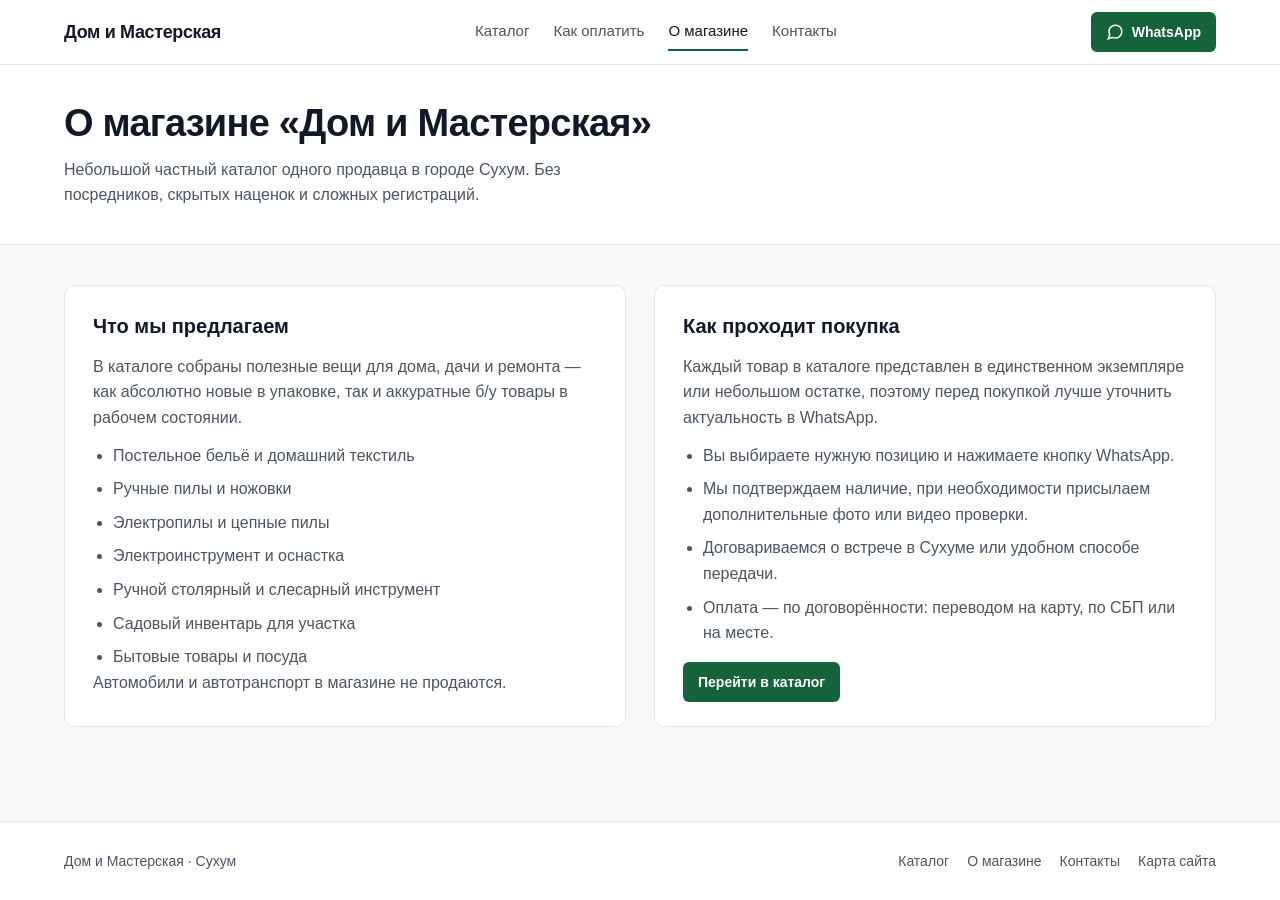
==== about.html @ a4111d89 "Первый запуск сайта" ====
<!doctype html>
<html lang="ru">
  <head>
    <meta charset="UTF-8" />
    <meta name="viewport" content="width=device-width, initial-scale=1.0" />
    <meta
      http-equiv="Content-Security-Policy"
      content="default-src 'self'; script-src 'self'; style-src 'self'; img-src 'self'; font-src 'self'; connect-src 'self'; object-src 'none'; base-uri 'self'; form-action 'none';"
    />
    <meta name="referrer" content="strict-origin-when-cross-origin" />
        <title>О магазине — Дом и Мастерская в Сухуме</title>
    <meta
      name="description"
      content="Информация о частном каталоге «Дом и Мастерская» в Сухуме: ассортимент инструмента, пил, текстиля и бытовых товаров, проверка перед покупкой и правила оплаты."
    />
    <meta property="og:type" content="website" />
    <meta property="og:locale" content="ru_RU" />
    <meta property="og:site_name" content="Дом и Мастерская" />
    <meta property="og:title" content="О магазине — Дом и Мастерская в Сухуме" />
    <meta
      property="og:description"
      content="Частный магазин одного владельца в Сухуме. Новые и аккуратные б/у товары для дома, сада и мастерской."
    />
    <meta name="twitter:card" content="summary" />
    <meta
      name="twitter:title"
      content="О магазине — Дом и Мастерская в Сухуме"
    />
    <meta
      name="twitter:description"
      content="Ассортимент, условия осмотра и оплаты в частном каталоге «Дом и Мастерская»."
    />
    <link rel="stylesheet" href="css/styles.css" />
  </head>
  <body data-base="">
    <header class="site-header">
      <div class="container header-inner">
        <a href="index.html" class="brand-link" data-store-name
          >Дом и Мастерская</a
        >

        <nav class="site-nav" aria-label="Основная навигация">
          <a href="index.html">Каталог</a>
          <a href="index.html#oplata">Как оплатить</a>
          <a href="about.html" aria-current="page">О магазине</a>
          <a href="contacts.html">Контакты</a>
        </nav>

        <div class="header-actions">
          <a
            id="header-wa-btn"
            href="contacts.html#setup"
            class="btn btn-primary btn-sm"
          >
            <svg
              viewBox="0 0 24 24"
              fill="none"
              stroke="currentColor"
              stroke-width="2"
              aria-hidden="true"
            >
              <path
                d="M21 11.5a8.38 8.38 0 0 1-.9 3.8 8.5 8.5 0 0 1-7.6 4.7 8.38 8.38 0 0 1-3.8-.9L3 21l1.9-5.7a8.38 8.38 0 0 1-.9-3.8 8.5 8.5 0 0 1 4.7-7.6 8.38 8.38 0 0 1 3.8-.9h.5a8.48 8.48 0 0 1 8 8v.5z"
              />
            </svg>
            <span class="header-wa-label">WhatsApp</span>
          </a>
          <button
            id="menu-toggle"
            type="button"
            class="menu-toggle"
            aria-expanded="false"
            aria-controls="mobile-drawer"
            aria-label="Открыть меню"
          >
            <svg
              viewBox="0 0 24 24"
              fill="none"
              stroke="currentColor"
              stroke-width="2"
              aria-hidden="true"
            >
              <line x1="3" y1="6" x2="21" y2="6" />
              <line x1="3" y1="12" x2="21" y2="12" />
              <line x1="3" y1="18" x2="21" y2="18" />
            </svg>
          </button>
        </div>
      </div>

      <div id="mobile-drawer" class="mobile-drawer" hidden>
        <div class="container mobile-drawer-links">
          <a href="index.html">Каталог</a>
          <a href="index.html#oplata">Как оплатить</a>
          <a href="about.html">О магазине</a>
          <a href="contacts.html">Контакты</a>
        </div>
      </div>
    </header>

    <main>
      <section class="page-hero">
        <div class="container">
          <h1>О магазине «<span data-store-name>Дом и Мастерская</span>»</h1>
          <p>
            Небольшой частный каталог одного продавца в городе
            <span data-city>Сухум</span>. Без посредников, скрытых наценок и
            сложных регистраций.
          </p>
        </div>
      </section>

      <section class="prose-section">
        <div class="container prose-grid">
          <article class="content-block">
            <h2>Что мы предлагаем</h2>
            <p>
              В каталоге собраны полезные вещи для дома, дачи и ремонта — как
              абсолютно новые в упаковке, так и аккуратные б/у товары в рабочем
              состоянии.
            </p>
            <ul class="clean-list">
              <li>Постельное бельё и домашний текстиль</li>
              <li>Ручные пилы и ножовки</li>
              <li>Электропилы и цепные пилы</li>
              <li>Электроинструмент и оснастка</li>
              <li>Ручной столярный и слесарный инструмент</li>
              <li>Садовый инвентарь для участка</li>
              <li>Бытовые товары и посуда</li>
            </ul>
            <p>Автомобили и автотранспорт в магазине не продаются.</p>
          </article>

          <article class="content-block">
            <h2>Как проходит покупка</h2>
            <p>
              Каждый товар в каталоге представлен в единственном экземпляре или
              небольшом остатке, поэтому перед покупкой лучше уточнить
              актуальность в WhatsApp.
            </p>
            <ul class="clean-list">
              <li>Вы выбираете нужную позицию и нажимаете кнопку WhatsApp.</li>
              <li>
                Мы подтверждаем наличие, при необходимости присылаем
                дополнительные фото или видео проверки.
              </li>
              <li>
                Договариваемся о встрече в <span data-city-in>Сухуме</span> или
                удобном способе передачи.
              </li>
              <li>
                Оплата — по договорённости: переводом на карту, по СБП или на
                месте.
              </li>
            </ul>
            <div class="mt-4">
              <a href="index.html" class="btn btn-primary btn-sm"
                >Перейти в каталог</a
              >
            </div>
          </article>
        </div>
      </section>
    </main>

    <footer class="site-footer">
      <div class="container footer-inner">
        <div>
          <span data-store-name>Дом и Мастерская</span>
          <span aria-hidden="true"> · </span>
          <span data-city>Сухум</span>
        </div>
        <div class="footer-links">
          <a href="index.html">Каталог</a>
          <a href="about.html">О магазине</a>
          <a href="contacts.html">Контакты</a>
          <a href="sitemap.xml">Карта сайта</a>
        </div>
      </div>
    </footer>

    <script src="config.js"></script>
    <script src="js/site.js"></script>
  </body>
</html>
---- css/styles.css ----
/*
 * Статический каталог «Дом и Мастерская»
 * Чистый CSS без сторонних библиотек и CDN (совместимо со строгой CSP).
 */

:root {
  --bg-canvas: #f7f8fa;
  --bg-surface: #ffffff;
  --bg-muted: #f1f3f5;
  --border-hairline: #e2e6eb;
  --border-strong: #cbd2d9;
  --ink-primary: #111827;
  --ink-secondary: #4b5563;
  --ink-muted: #6b7280;
  --accent: #15633b;
  --accent-hover: #0f4d2d;
  --accent-subtle: #eaf4ee;
  --sold-ink: #6b7280;
  --radius-sm: 6px;
  --radius-md: 10px;
  --radius-lg: 14px;
  --shadow-card: 0 1px 2px rgba(17, 24, 39, 0.04);
  --shadow-hover: 0 10px 24px rgba(17, 24, 39, 0.07);
  --container-max: 1200px;
  --font-sans: -apple-system, BlinkMacSystemFont, "Segoe UI", "Noto Sans", "Helvetica Neue", Arial, sans-serif;
  --transition: 180ms cubic-bezier(0.16, 1, 0.3, 1);
}

*,
*::before,
*::after {
  box-sizing: border-box;
}

html {
  font-size: 16px;
  scroll-behavior: smooth;
  -webkit-text-size-adjust: 100%;
}

@media (prefers-reduced-motion: reduce) {
  html {
    scroll-behavior: auto;
  }
  *,
  *::before,
  *::after {
    transition-duration: 0.01ms !important;
    animation-duration: 0.01ms !important;
  }
}

body {
  margin: 0;
  font-family: var(--font-sans);
  font-size: 1rem;
  line-height: 1.6;
  color: var(--ink-primary);
  background-color: var(--bg-canvas);
  min-height: 100vh;
  display: flex;
  flex-direction: column;
}

img {
  max-width: 100%;
  display: block;
}

a {
  color: inherit;
}

button,
input,
select {
  font: inherit;
  color: inherit;
}

:focus-visible {
  outline: 2px solid var(--accent);
  outline-offset: 2px;
}

.sr-only {
  position: absolute;
  width: 1px;
  height: 1px;
  padding: 0;
  margin: -1px;
  overflow: hidden;
  clip: rect(0, 0, 0, 0);
  white-space: nowrap;
  border: 0;
}

.container {
  width: 100%;
  max-width: var(--container-max);
  margin-inline: auto;
  padding-inline: 16px;
}

@media (min-width: 768px) {
  .container {
    padding-inline: 24px;
  }
}

/* =========================================================
   Header (3-зонный контракт: бренд — навигация — действие)
   ========================================================= */

.site-header {
  position: sticky;
  top: 0;
  z-index: 40;
  background-color: rgba(255, 255, 255, 0.96);
  backdrop-filter: blur(8px);
  border-bottom: 1px solid var(--border-hairline);
}

.header-inner {
  display: flex;
  align-items: center;
  justify-content: space-between;
  gap: 24px;
  min-height: 64px;
}

.brand-link {
  font-size: 1.125rem;
  font-weight: 700;
  letter-spacing: -0.02em;
  text-decoration: none;
  color: var(--ink-primary);
  white-space: nowrap;
  flex-shrink: 0;
}

.site-nav {
  display: none;
  align-items: center;
  gap: 24px;
}

.site-nav a {
  font-size: 0.9375rem;
  font-weight: 500;
  color: var(--ink-secondary);
  text-decoration: none;
  white-space: nowrap;
  flex-shrink: 0;
  padding-block: 6px;
  border-bottom: 2px solid transparent;
  transition: color var(--transition), border-color var(--transition);
}

.site-nav a:hover,
.site-nav a[aria-current="page"] {
  color: var(--ink-primary);
  border-bottom-color: var(--accent);
}

.header-actions {
  display: flex;
  align-items: center;
  gap: 10px;
  flex-shrink: 0;
}

.menu-toggle {
  display: inline-flex;
  align-items: center;
  justify-content: center;
  width: 44px;
  height: 44px;
  border: 1px solid var(--border-hairline);
  border-radius: var(--radius-sm);
  background: var(--bg-surface);
  cursor: pointer;
}

.menu-toggle svg {
  width: 20px;
  height: 20px;
}

@media (min-width: 860px) {
  .site-nav {
    display: flex;
  }
  .menu-toggle {
    display: none;
  }
}

.mobile-drawer {
  border-top: 1px solid var(--border-hairline);
  background: var(--bg-surface);
  padding: 12px 16px 16px;
}

.mobile-drawer[hidden] {
  display: none;
}

.mobile-drawer-links {
  display: flex;
  flex-direction: column;
  gap: 4px;
}

.mobile-drawer-links a {
  display: block;
  padding: 10px 8px;
  font-weight: 500;
  text-decoration: none;
  color: var(--ink-primary);
  border-radius: var(--radius-sm);
}

.mobile-drawer-links a:hover {
  background: var(--bg-muted);
}

/* Кнопки */
.btn {
  display: inline-flex;
  align-items: center;
  justify-content: center;
  gap: 8px;
  min-height: 44px;
  padding: 10px 18px;
  border-radius: var(--radius-sm);
  font-size: 0.9375rem;
  font-weight: 600;
  text-decoration: none;
  white-space: nowrap;
  flex-shrink: 0;
  cursor: pointer;
  border: 1px solid transparent;
  transition: background-color var(--transition), border-color var(--transition), transform var(--transition);
}

.btn-primary {
  background-color: var(--accent);
  color: #ffffff;
}

.btn-primary:hover {
  background-color: var(--accent-hover);
}

.btn-secondary {
  background-color: var(--bg-surface);
  color: var(--ink-primary);
  border-color: var(--border-strong);
}

.btn-secondary:hover {
  background-color: var(--bg-muted);
}

.btn-sm {
  min-height: 40px;
  padding: 8px 14px;
  font-size: 0.875rem;
}

.btn svg {
  width: 18px;
  height: 18px;
  flex-shrink: 0;
}

@media (max-width: 479px) {
  .header-wa-label {
    display: none;
  }
}

/* =========================================================
   Main layout
   ========================================================= */

main {
  flex: 1;
}

.hero-section {
  background-color: var(--bg-surface);
  border-bottom: 1px solid var(--border-hairline);
  padding-block: 36px 40px;
}

@media (min-width: 768px) {
  .hero-section {
    padding-block: 52px 56px;
  }
}

.hero-grid {
  display: grid;
  gap: 24px;
  align-items: end;
}

@media (min-width: 900px) {
  .hero-grid {
    grid-template-columns: 1.5fr 1fr;
    gap: 48px;
  }
}

.hero-kicker {
  margin: 0 0 10px;
  font-size: 0.875rem;
  font-weight: 500;
  color: var(--ink-secondary);
}

.hero-title {
  margin: 0 0 14px;
  font-size: clamp(1.85rem, 3.6vw, 2.75rem);
  font-weight: 700;
  line-height: 1.15;
  letter-spacing: -0.025em;
  text-wrap: balance;
  max-width: 20ch;
}

.hero-lead {
  margin: 0;
  font-size: 1.0625rem;
  color: var(--ink-secondary);
  max-width: 58ch;
}

.hero-aside {
  display: flex;
  flex-direction: column;
  align-items: flex-start;
  gap: 14px;
  padding-top: 16px;
  border-top: 1px solid var(--border-hairline);
}

@media (min-width: 900px) {
  .hero-aside {
    padding-top: 0;
    padding-left: 32px;
    border-top: 0;
    border-left: 1px solid var(--border-hairline);
  }
}

.hero-facts {
  margin: 0;
  padding: 0;
  list-style: none;
  display: grid;
  gap: 6px;
  font-size: 0.9375rem;
  color: var(--ink-secondary);
}

/* =========================================================
   Catalog Toolbar & Product Grid
   ========================================================= */

.catalog-section {
  padding-block: 32px 56px;
}

.toolbar {
  background: var(--bg-surface);
  border: 1px solid var(--border-hairline);
  border-radius: var(--radius-md);
  padding: 16px;
  margin-bottom: 24px;
  display: grid;
  gap: 12px;
}

@media (min-width: 768px) {
  .toolbar {
    padding: 20px;
    grid-template-columns: 1.5fr 1.2fr 1fr 1fr auto;
    align-items: end;
    gap: 14px;
  }
}

.field {
  display: flex;
  flex-direction: column;
  gap: 6px;
  min-width: 0;
}

.field-label {
  font-size: 0.8125rem;
  font-weight: 600;
  color: var(--ink-secondary);
}

.control {
  width: 100%;
  min-height: 44px;
  padding: 9px 12px;
  border: 1px solid var(--border-strong);
  border-radius: var(--radius-sm);
  background: var(--bg-surface);
  font-size: 0.9375rem;
  color: var(--ink-primary);
  transition: border-color var(--transition);
}

.control:hover {
  border-color: var(--ink-secondary);
}

.price-pair {
  display: grid;
  grid-template-columns: 1fr 1fr;
  gap: 8px;
}

.catalog-meta-row {
  display: flex;
  flex-wrap: wrap;
  align-items: center;
  justify-content: space-between;
  gap: 12px;
  margin-bottom: 18px;
  font-size: 0.9375rem;
  color: var(--ink-secondary);
}

.category-strip {
  display: flex;
  flex-wrap: wrap;
  gap: 8px;
  margin-bottom: 20px;
}

.cat-tab {
  min-height: 40px;
  padding: 8px 14px;
  border: 1px solid var(--border-hairline);
  border-radius: var(--radius-sm);
  background: var(--bg-surface);
  color: var(--ink-secondary);
  font-size: 0.875rem;
  font-weight: 500;
  cursor: pointer;
  white-space: nowrap;
  transition: background-color var(--transition), color var(--transition), border-color var(--transition);
}

.cat-tab:hover {
  color: var(--ink-primary);
  border-color: var(--border-strong);
}

.cat-tab[aria-pressed="true"] {
  background: var(--ink-primary);
  color: #ffffff;
  border-color: var(--ink-primary);
}

.product-grid {
  display: grid;
  grid-template-columns: 1fr;
  gap: 20px;
}

@media (min-width: 600px) {
  .product-grid {
    grid-template-columns: repeat(2, 1fr);
  }
}

@media (min-width: 960px) {
  .product-grid {
    grid-template-columns: repeat(3, 1fr);
    gap: 24px;
  }
}

.product-card {
  background: var(--bg-surface);
  border: 1px solid var(--border-hairline);
  border-radius: var(--radius-md);
  overflow: hidden;
  display: flex;
  flex-direction: column;
  box-shadow: var(--shadow-card);
  transition: transform var(--transition), box-shadow var(--transition), border-color var(--transition);
}

.product-card:hover {
  transform: translateY(-2px);
  box-shadow: var(--shadow-hover);
  border-color: var(--border-strong);
}

.card-media {
  position: relative;
  display: block;
  aspect-ratio: 4 / 3;
  background-color: var(--bg-muted);
  overflow: hidden;
  border-bottom: 1px solid var(--border-hairline);
}

.card-media img {
  width: 100%;
  height: 100%;
  object-fit: cover;
  transition: transform 280ms cubic-bezier(0.16, 1, 0.3, 1);
}

.product-card:hover .card-media img {
  transform: scale(1.02);
}

.card-media.is-sold img {
  opacity: 0.72;
  filter: grayscale(20%);
}

.card-body {
  padding: 18px 20px 20px;
  display: flex;
  flex-direction: column;
  flex: 1;
  gap: 8px;
}

.card-meta {
  font-size: 0.8125rem;
  color: var(--ink-muted);
  display: flex;
  flex-wrap: wrap;
  gap: 6px;
  align-items: center;
}

.card-title {
  margin: 0;
  font-size: 1.0625rem;
  font-weight: 600;
  line-height: 1.35;
}

.card-title a {
  text-decoration: none;
  color: var(--ink-primary);
}

.card-title a:hover {
  color: var(--accent);
}

.card-footer {
  margin-top: auto;
  padding-top: 12px;
  display: flex;
  align-items: baseline;
  justify-content: space-between;
  gap: 12px;
  border-top: 1px solid var(--border-hairline);
}

.card-price {
  font-size: 1.1875rem;
  font-weight: 700;
  font-variant-numeric: tabular-nums;
  color: var(--ink-primary);
}

.status-text {
  font-size: 0.875rem;
  font-weight: 600;
  white-space: nowrap;
}

.status-available {
  color: var(--accent);
}

.status-sold {
  color: var(--sold-ink);
}

.empty-state {
  background: var(--bg-surface);
  border: 1px solid var(--border-hairline);
  border-radius: var(--radius-md);
  padding: 40px 24px;
  text-align: center;
}

.empty-state h3 {
  margin: 0 0 8px;
  font-size: 1.125rem;
}

.empty-state p {
  margin: 0 0 20px;
  color: var(--ink-secondary);
}

/* =========================================================
   Payment & Trust Section
   ========================================================= */

.info-band {
  background: var(--bg-surface);
  border-top: 1px solid var(--border-hairline);
  border-bottom: 1px solid var(--border-hairline);
  padding-block: 48px;
}

.section-heading {
  margin: 0 0 12px;
  font-size: clamp(1.375rem, 2.4vw, 1.75rem);
  font-weight: 700;
  letter-spacing: -0.02em;
  text-wrap: balance;
}

.section-lead {
  margin: 0 0 28px;
  color: var(--ink-secondary);
  max-width: 65ch;
}

.payment-columns {
  display: grid;
  gap: 24px;
}

@media (min-width: 768px) {
  .payment-columns {
    grid-template-columns: repeat(3, 1fr);
    gap: 32px;
  }
}

.payment-item {
  padding-top: 16px;
  border-top: 1px solid var(--border-hairline);
}

.payment-item h3 {
  margin: 0 0 8px;
  font-size: 1.0625rem;
  font-weight: 600;
}

.payment-item p {
  margin: 0;
  font-size: 0.9375rem;
  color: var(--ink-secondary);
}

/* =========================================================
   Product Detail Page (/tovar/*.html)
   ========================================================= */

.breadcrumbs {
  padding-block: 16px;
  font-size: 0.875rem;
  color: var(--ink-muted);
  display: flex;
  flex-wrap: wrap;
  gap: 8px;
  align-items: center;
}

.breadcrumbs a {
  text-decoration: none;
  color: var(--ink-secondary);
}

.breadcrumbs a:hover {
  color: var(--ink-primary);
  text-decoration: underline;
}

.pdp-section {
  padding-block: 8px 56px;
}

.pdp-layout {
  display: grid;
  gap: 32px;
  align-items: start;
}

@media (min-width: 900px) {
  .pdp-layout {
    grid-template-columns: 1.15fr 0.85fr;
    gap: 48px;
  }
}

.gallery-main {
  aspect-ratio: 4 / 3;
  background: var(--bg-surface);
  border: 1px solid var(--border-hairline);
  border-radius: var(--radius-md);
  overflow: hidden;
}

.gallery-main img {
  width: 100%;
  height: 100%;
  object-fit: cover;
}

.gallery-thumbs {
  display: flex;
  flex-wrap: wrap;
  gap: 10px;
  margin-top: 12px;
}

.thumb-btn {
  width: 84px;
  height: 63px;
  padding: 0;
  border: 2px solid var(--border-hairline);
  border-radius: var(--radius-sm);
  overflow: hidden;
  background: var(--bg-surface);
  cursor: pointer;
}

.thumb-btn[aria-current="true"] {
  border-color: var(--accent);
}

.thumb-btn img {
  width: 100%;
  height: 100%;
  object-fit: cover;
}

.pdp-panel {
  background: var(--bg-surface);
  border: 1px solid var(--border-hairline);
  border-radius: var(--radius-md);
  padding: 24px;
}

@media (min-width: 900px) {
  .pdp-panel {
    position: sticky;
    top: 84px;
    padding: 28px;
  }
}

.pdp-meta-line {
  font-size: 0.875rem;
  color: var(--ink-muted);
  margin: 0 0 10px;
  display: flex;
  flex-wrap: wrap;
  gap: 8px;
  align-items: center;
}

.pdp-title {
  margin: 0 0 16px;
  font-size: clamp(1.5rem, 2.5vw, 2rem);
  font-weight: 700;
  line-height: 1.22;
  letter-spacing: -0.02em;
  text-wrap: balance;
}

.pdp-price-row {
  display: flex;
  align-items: baseline;
  justify-content: space-between;
  gap: 16px;
  padding-block: 16px;
  margin-bottom: 18px;
  border-top: 1px solid var(--border-hairline);
  border-bottom: 1px solid var(--border-hairline);
}

.pdp-price {
  font-size: 1.75rem;
  font-weight: 700;
  font-variant-numeric: tabular-nums;
}

.pdp-specs {
  margin: 0 0 22px;
  display: grid;
  gap: 10px;
  font-size: 0.9375rem;
}

.pdp-spec-row {
  display: flex;
  justify-content: space-between;
  gap: 16px;
}

.pdp-spec-row dt {
  color: var(--ink-muted);
}

.pdp-spec-row dd {
  margin: 0;
  font-weight: 500;
  text-align: right;
}

.pdp-cta-group {
  display: grid;
  gap: 10px;
  margin-bottom: 20px;
}

.pdp-cta-group .btn {
  width: 100%;
}

.pdp-payment-note {
  padding-top: 16px;
  border-top: 1px solid var(--border-hairline);
  font-size: 0.875rem;
  color: var(--ink-secondary);
}

.pdp-payment-note strong {
  display: block;
  color: var(--ink-primary);
  margin-bottom: 4px;
}

.pdp-description {
  margin-top: 28px;
  background: var(--bg-surface);
  border: 1px solid var(--border-hairline);
  border-radius: var(--radius-md);
  padding: 24px;
}

.pdp-description h2 {
  margin: 0 0 12px;
  font-size: 1.25rem;
}

.pdp-description p {
  margin: 0;
  color: var(--ink-secondary);
  max-width: 70ch;
}

/* =========================================================
   Content Pages (О магазине, Контакты)
   ========================================================= */

.page-hero {
  background: var(--bg-surface);
  border-bottom: 1px solid var(--border-hairline);
  padding-block: 36px;
}

.page-hero h1 {
  margin: 0 0 10px;
  font-size: clamp(1.75rem, 3vw, 2.375rem);
  line-height: 1.2;
  letter-spacing: -0.02em;
}

.page-hero p {
  margin: 0;
  color: var(--ink-secondary);
  max-width: 62ch;
}

.prose-section {
  padding-block: 40px 64px;
}

.prose-grid {
  display: grid;
  gap: 24px;
}

@media (min-width: 820px) {
  .prose-grid {
    grid-template-columns: repeat(2, 1fr);
    gap: 28px;
  }
}

.content-block {
  background: var(--bg-surface);
  border: 1px solid var(--border-hairline);
  border-radius: var(--radius-md);
  padding: 24px 28px;
}

.content-block h2 {
  margin: 0 0 12px;
  font-size: 1.25rem;
  font-weight: 700;
}

.content-block p {
  margin: 0 0 12px;
  color: var(--ink-secondary);
}

.content-block p:last-child {
  margin-bottom: 0;
}

.clean-list {
  margin: 0;
  padding-left: 20px;
  color: var(--ink-secondary);
  display: grid;
  gap: 8px;
}

.notice-inline {
  margin-top: 12px;
  padding: 12px 14px;
  border-radius: var(--radius-sm);
  background: var(--bg-muted);
  font-size: 0.875rem;
  color: var(--ink-secondary);
}

.notice-inline[hidden] {
  display: none;
}

/* =========================================================
   Footer
   ========================================================= */

.site-footer {
  margin-top: auto;
  background: var(--bg-surface);
  border-top: 1px solid var(--border-hairline);
  padding-block: 28px;
  font-size: 0.875rem;
  color: var(--ink-secondary);
}

.footer-inner {
  display: flex;
  flex-wrap: wrap;
  align-items: center;
  justify-content: space-between;
  gap: 16px 24px;
}

.footer-links {
  display: flex;
  flex-wrap: wrap;
  gap: 18px;
}

.footer-links a {
  text-decoration: none;
  color: var(--ink-secondary);
}

.footer-links a:hover {
  color: var(--ink-primary);
  text-decoration: underline;
}

.img-fallback {
  width: 100%;
  height: 100%;
  display: flex;
  flex-direction: column;
  align-items: center;
  justify-content: center;
  padding: 16px;
  text-align: center;
  background: var(--bg-muted);
  color: var(--ink-muted);
  font-size: 0.875rem;
}

.mt-4 {
  margin-top: 16px;
}


/* =========================================================
   Админ-панель (admin.html)
   ========================================================= */

[hidden] {
  display: none !important;
}

.adm-wrap {
  padding-block: 28px 64px;
  display: grid;
  gap: 20px;
}

.adm-block {
  display: grid;
  gap: 14px;
  max-width: 760px;
}

.adm-h {
  margin: 0;
  font-size: 1.375rem;
}

.adm-row,
.adm-toolbar {
  display: flex;
  flex-wrap: wrap;
  gap: 10px;
  align-items: center;
}

.adm-muted {
  color: var(--ink-muted);
  font-size: 0.875rem;
}

.adm-help {
  color: var(--ink-secondary);
  font-size: 0.9375rem;
}

.adm-help summary {
  cursor: pointer;
  font-weight: 600;
}

.adm-help ol {
  margin-top: 10px;
}

.adm-grid {
  display: grid;
  gap: 14px;
  grid-template-columns: repeat(auto-fit, minmax(170px, 1fr));
}

.adm-textarea {
  min-height: 140px;
  resize: vertical;
  line-height: 1.5;
}

.adm-list {
  display: grid;
  gap: 10px;
  margin-top: 14px;
}

.adm-item {
  display: flex;
  flex-wrap: wrap;
  align-items: center;
  gap: 12px;
  padding: 12px;
  background: var(--bg-surface);
  border: 1px solid var(--border-hairline);
  border-radius: var(--radius-md);
}

.adm-thumb {
  width: 64px;
  height: 48px;
  object-fit: cover;
  border-radius: var(--radius-sm);
}

.adm-info {
  flex: 1 1 220px;
  display: grid;
  min-width: 0;
}

.adm-actions {
  display: flex;
  flex-wrap: wrap;
  gap: 8px;
}

.adm-danger {
  color: #b42318;
  border-color: #f0b4ae;
}

.adm-photos {
  display: flex;
  flex-wrap: wrap;
  gap: 10px;
}

.adm-photo {
  position: relative;
  width: 96px;
  height: 72px;
}

.adm-photo img {
  width: 100%;
  height: 100%;
  object-fit: cover;
  border-radius: var(--radius-sm);
  border: 1px solid var(--border-strong);
}

.adm-photo-x {
  position: absolute;
  top: -8px;
  right: -8px;
  width: 26px;
  height: 26px;
  border-radius: 50%;
  border: 1px solid var(--border-strong);
  background: var(--bg-surface);
  cursor: pointer;
  line-height: 1;
  font-size: 1rem;
}

.adm-log {
  position: sticky;
  bottom: 12px;
  margin: 0;
  background: var(--accent-subtle);
  color: var(--ink-primary);
  border: 1px solid var(--border-strong);
}

.adm-log.adm-error {
  background: #fdecea;
  border-color: #f0b4ae;
  color: #7a1a12;
}
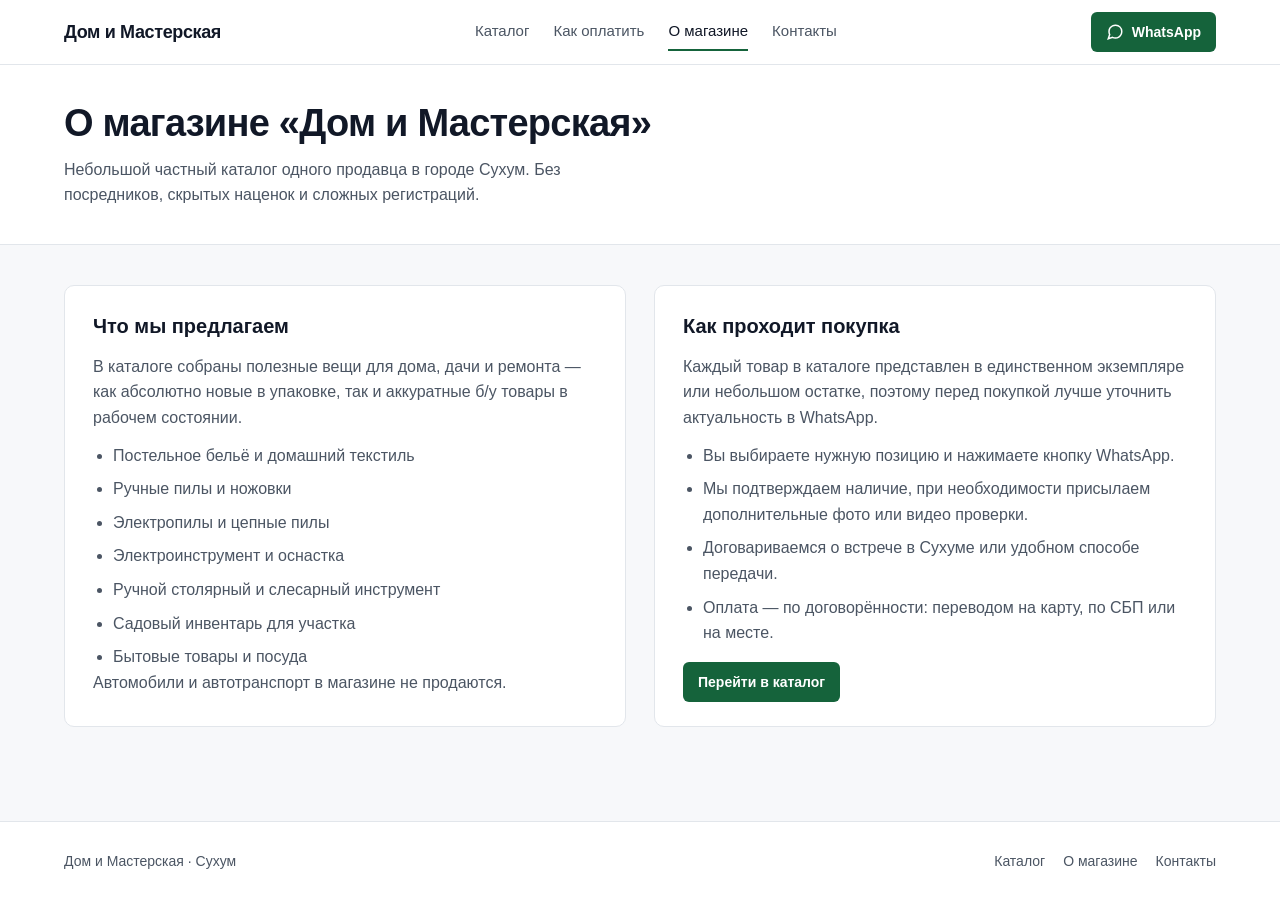
==== commit 28ee4aaf: "Убрал ссылку на карту сайта из подвала" ====
--- a/about.html
+++ b/about.html
@@ -174,7 +174,6 @@
           <a href="index.html">Каталог</a>
           <a href="about.html">О магазине</a>
           <a href="contacts.html">Контакты</a>
-          <a href="sitemap.xml">Карта сайта</a>
         </div>
       </div>
     </footer>
--- a/css/styles.css
+++ b/css/styles.css
@@ -22,7 +22,9 @@
   --shadow-card: 0 1px 2px rgba(17, 24, 39, 0.04);
   --shadow-hover: 0 10px 24px rgba(17, 24, 39, 0.07);
   --container-max: 1200px;
-  --font-sans: -apple-system, BlinkMacSystemFont, "Segoe UI", "Noto Sans", "Helvetica Neue", Arial, sans-serif;
+  --font-sans:
+    -apple-system, BlinkMacSystemFont, "Segoe UI", "Noto Sans",
+    "Helvetica Neue", Arial, sans-serif;
   --transition: 180ms cubic-bezier(0.16, 1, 0.3, 1);
 }
 
@@ -154,7 +156,9 @@
   flex-shrink: 0;
   padding-block: 6px;
   border-bottom: 2px solid transparent;
-  transition: color var(--transition), border-color var(--transition);
+  transition:
+    color var(--transition),
+    border-color var(--transition);
 }
 
 .site-nav a:hover,
@@ -241,7 +245,10 @@
   flex-shrink: 0;
   cursor: pointer;
   border: 1px solid transparent;
-  transition: background-color var(--transition), border-color var(--transition), transform var(--transition);
+  transition:
+    background-color var(--transition),
+    border-color var(--transition),
+    transform var(--transition);
 }
 
 .btn-primary {
@@ -457,7 +464,10 @@
   font-weight: 500;
   cursor: pointer;
   white-space: nowrap;
-  transition: background-color var(--transition), color var(--transition), border-color var(--transition);
+  transition:
+    background-color var(--transition),
+    color var(--transition),
+    border-color var(--transition);
 }
 
 .cat-tab:hover {
@@ -498,7 +508,10 @@
   display: flex;
   flex-direction: column;
   box-shadow: var(--shadow-card);
-  transition: transform var(--transition), box-shadow var(--transition), border-color var(--transition);
+  transition:
+    transform var(--transition),
+    box-shadow var(--transition),
+    border-color var(--transition);
 }
 
 .product-card:hover {
@@ -1004,7 +1017,6 @@
   margin-top: 16px;
 }
 
-
 /* =========================================================
    Админ-панель (admin.html)
    ========================================================= */
@@ -1013,6 +1025,26 @@
   display: none !important;
 }
 
+.container.adm-header {
+  max-width: 808px;
+  justify-content: flex-start;
+  gap: 16px;
+}
+
+.adm-header > strong {
+  margin-left: auto;
+}
+
+@media (max-width: 768px) {
+  .adm-header > strong {
+    display: none;
+  }
+
+  .adm-header .header-actions {
+    margin-left: auto;
+  }
+}
+
 .adm-wrap {
   padding-block: 28px 64px;
   display: grid;
@@ -1022,7 +1054,9 @@
 .adm-block {
   display: grid;
   gap: 14px;
+  width: 100%;
   max-width: 760px;
+  margin-inline: auto;
 }
 
 .adm-h {
@@ -1041,20 +1075,6 @@
 .adm-muted {
   color: var(--ink-muted);
   font-size: 0.875rem;
-}
-
-.adm-help {
-  color: var(--ink-secondary);
-  font-size: 0.9375rem;
-}
-
-.adm-help summary {
-  cursor: pointer;
-  font-weight: 600;
-}
-
-.adm-help ol {
-  margin-top: 10px;
 }
 
 .adm-grid {
